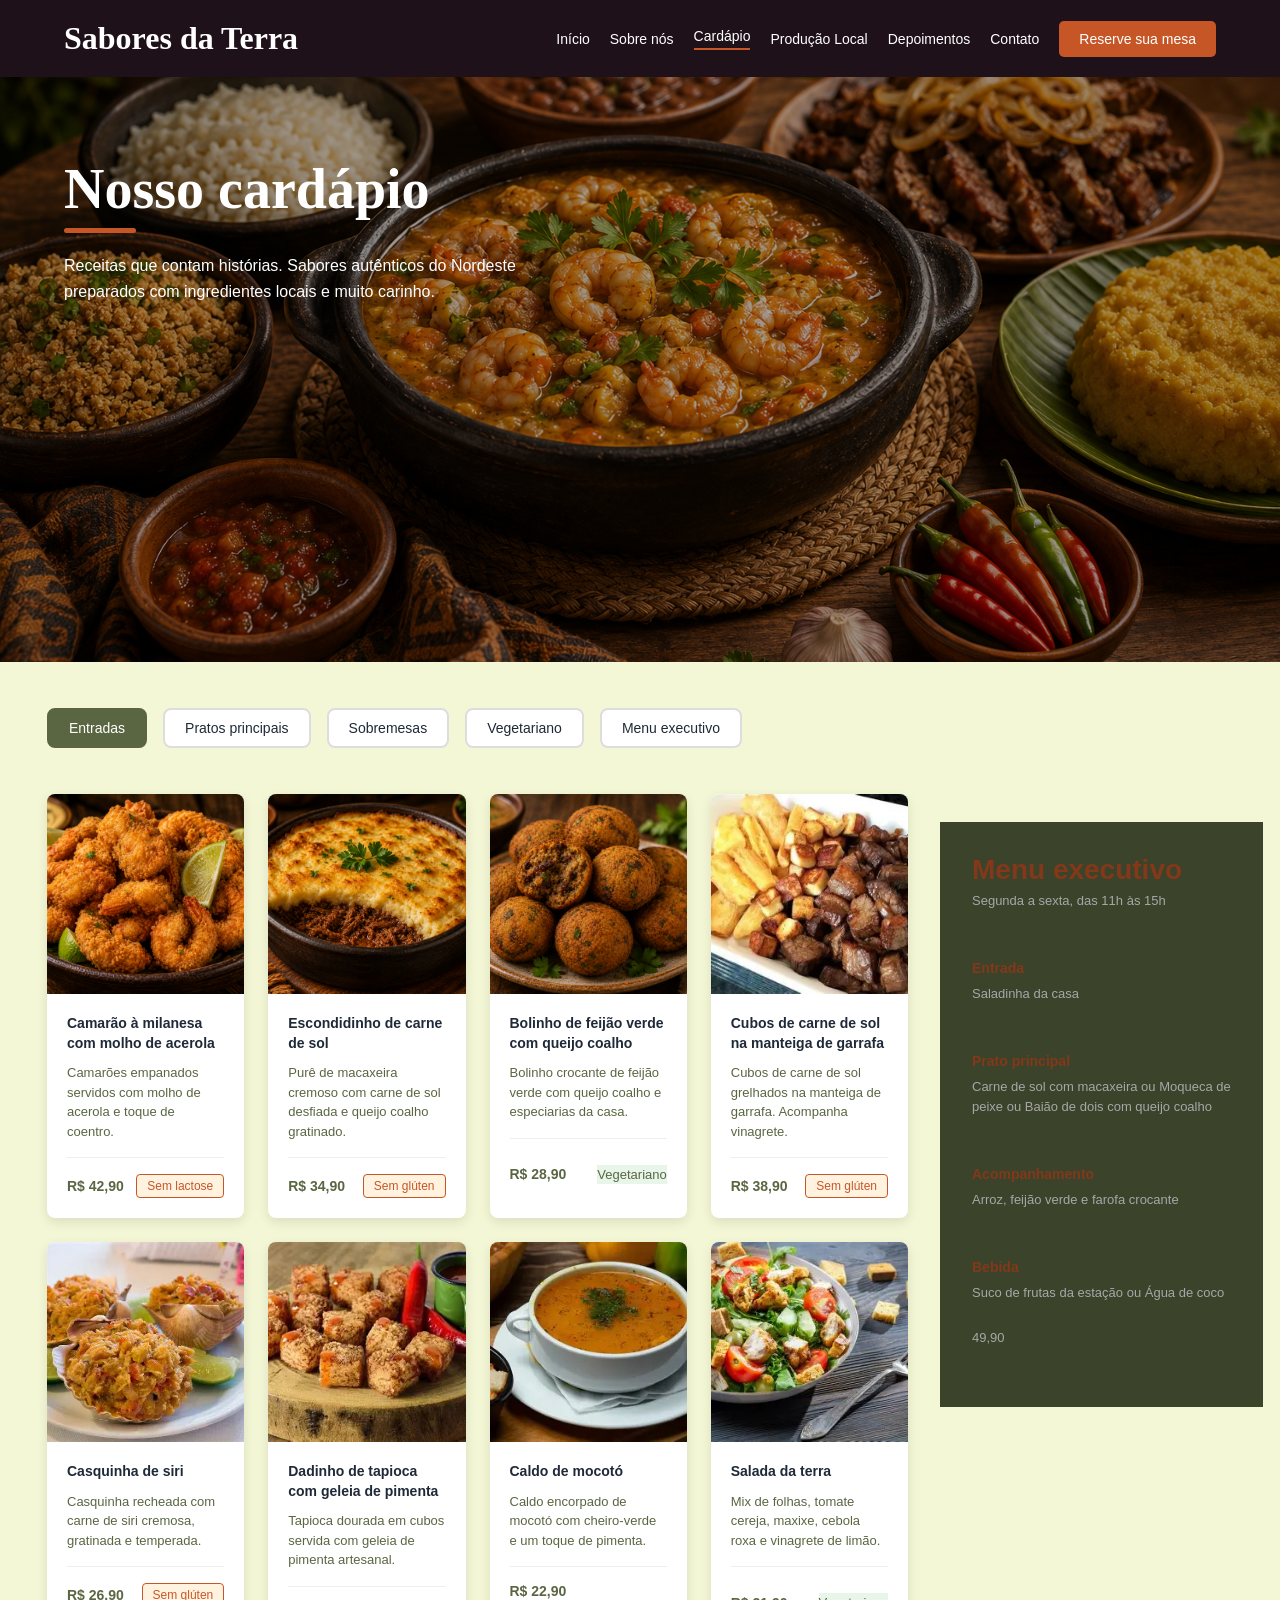
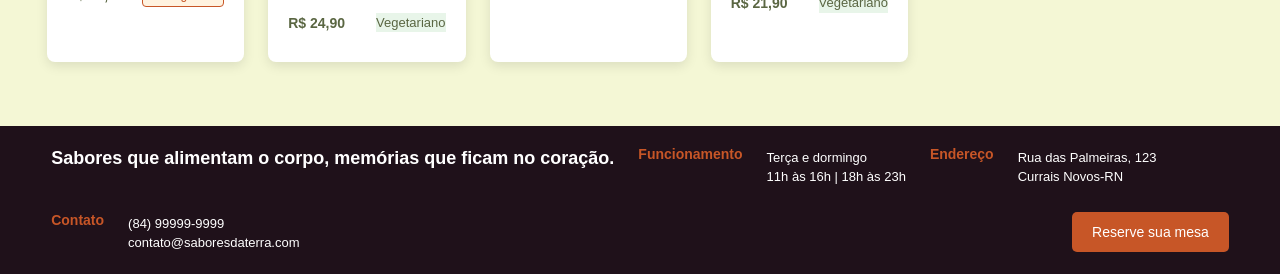
==== cardapio.html @ 2751c671 "Adição de arquivos para página" ====
<!DOCTYPE html>
<html lang='pt-br'>

<head>
    <meta charset='utf-8'>
    <meta name='viewport' content='width=device-width, initial-scale=1'>
    <title>Sabores da Terra</title>
    <link rel="stylesheet" href="main.css">
</head>

<body>
    <header class="fontebranca" id="inicio">
        <h3> Sabores da Terra </h3>
        <nav>
            <a href="index.html"> Início </a>
            <a href="index.html#sobre">Sobre nós</a>
            <a href="#cardapio"> Cardápio </a>
            <a href="index.html#producaol"> Produção Local</a>
            <a href="index.html#depoimentos"> Depoimentos </a>
            <a href="#contato"> Contato </a>
            <a class="botoes botao1" href="reserva.html"> Reserve sua mesa </a>
        </nav>
    </header>
    <section class="fontebranca" id="banner" style="background-image: url('cardapio.png');">
        <div class="banner-texto">
            <h1> Nosso cardápio </h1>
            <p>Receitas que contam histórias. Sabores autênticos do Nordeste preparados com ingredientes locais e muito
                carinho.</p>
        </div>
    </section>
    
<section id="cardapio">
    <div class="cardapio-principal">
        <div class="categorias-container">
            <p class="categoria-item ativo">Entradas</p>
            <p class="categoria-item">Pratos principais</p>
            <p class="categoria-item">Sobremesas</p>
            <p class="categoria-item">Vegetariano</p>
            <p class="categoria-item">Menu executivo</p>
     </div>

    <div class="grid-cardapio">
        <div class="card-prato">
            <img class="imagem-placeholder" src="Camarão.png" alt="Camarão à milanesa com molho de acerola">
            <div class="card-prato-conteudo">
                <h3>Camarão à milanesa com molho de acerola</h3>
                <p class="texto-destaque-verde">Camarões empanados servidos com molho de acerola e toque de coentro.</p>
                <div class="card-prato-rodape">
                    <span class="texto-destaque-verdeescuro">R$ 42,90</span>
                    <span class="botoesC blaranja">Sem lactose</span>
                </div>
            </div>
        </div>

        <div class="card-prato">
            <img class="imagem-placeholder" src="escondidinho.png" alt="Escondidinho de carne de sol">
            <div class="card-prato-conteudo">
                <h3>Escondidinho de carne de sol</h3>
                <p class="texto-destaque-verde">Purê de macaxeira cremoso com carne de sol desfiada e queijo coalho gratinado.</p>
                <div class="card-prato-rodape">
                    <span class="texto-destaque-verdeescuro">R$ 34,90</span>
                    <span class="botoesC blaranja">Sem glúten</span>
                </div>
            </div>
        </div>

        <div class="card-prato">
            <img class="imagem-placeholder" src="bolinho de feijão.png" alt="Bolinho de feijão verde com queijo coalho">
            <div class="card-prato-conteudo">
                <h3>Bolinho de feijão verde com queijo coalho</h3>
                <p class="texto-destaque-verde">Bolinho crocante de feijão verde com queijo coalho e especiarias da casa.</p>
                <div class="card-prato-rodape">
                    <span class="texto-destaque-verdeescuro">R$ 28,90</span>
                    <span class="texto-destaque-verde botoesV">Vegetariano</span>
                </div>
            </div>
        </div>

        <div class="card-prato">
            <img class="imagem-placeholder" src="cubos de carne.webp" alt="Cubos de carne de sol na manteiga de garrafa">
            <div class="card-prato-conteudo">
                <h3>Cubos de carne de sol na manteiga de garrafa</h3>
                <p class="texto-destaque-verde">Cubos de carne de sol grelhados na manteiga de garrafa. Acompanha vinagrete.</p>
                <div class="card-prato-rodape">
                    <span class="texto-destaque-verdeescuro">R$ 38,90</span>
                    <span class="botoesC blaranja">Sem glúten</span>
                </div>
            </div>
        </div>

        <div class="card-prato">
            <img class="imagem-placeholder" src="casquinha de siri.webp" alt="Casquinha de siri">
            <div class="card-prato-conteudo">
                <h3>Casquinha de siri</h3>
                <p class="texto-destaque-verde">Casquinha recheada com carne de siri cremosa, gratinada e temperada.</p>
                <div class="card-prato-rodape">
                    <span class="texto-destaque-verdeescuro">R$ 26,90</span>
                    <span class="botoesC blaranja">Sem glúten</span>
                </div>
            </div>
        </div>

        <div class="card-prato">
            <img class="imagem-placeholder" src="dadinho de tapioca.webp" alt="Dadinho de tapioca com geleia de pimenta">
            <div class="card-prato-conteudo">
                <h3>Dadinho de tapioca com geleia de pimenta</h3>
                <p class="texto-destaque-verde">Tapioca dourada em cubos servida com geleia de pimenta artesanal.</p>
                <div class="card-prato-rodape">
                    <span class="texto-destaque-verdeescuro">R$ 24,90</span>
                    <span class="texto-destaque-verde botoesV">Vegetariano</span>
                </div>
            </div>
        </div>

        <div class="card-prato">
            <img class="imagem-placeholder" src="caldo de mocotó.webp" alt="Caldo de mocotó">
            <div class="card-prato-conteudo">
                <h3>Caldo de mocotó</h3>
                <p class="texto-destaque-verde">Caldo encorpado de mocotó com cheiro-verde e um toque de pimenta.</p>
                <div class="card-prato-rodape">
                    <span class="texto-destaque-verdeescuro">R$ 22,90</span>
                </div>
            </div>
        </div>

        <div class="card-prato">
            <img class="imagem-placeholder" src="salada da terra.webp" alt="Salada da terra">
            <div class="card-prato-conteudo">
                <h3>Salada da terra</h3>
                <p class="texto-destaque-verde">Mix de folhas, tomate cereja, maxixe, cebola roxa e vinagrete de limão.</p>
                <div class="card-prato-rodape">
                    <span class="texto-destaque-verdeescuro">R$ 21,90</span>
                    <span class="texto-destaque-verde botoesV">Vegetariano</span>
                </div>
            </div>
        </div>

    </div>
</section>

    <section class="fontebranca" id="menu-ex">
        <h2 class="fontelaranja">Menu executivo</h2>
        <p> Segunda a sexta, das 11h às 15h </p>
        <h3 class="fontelaranja">Entrada</h3>
        <p>Saladinha da casa</p>
        <h3 class="fontelaranja">Prato principal</h3>
        <p>Carne de sol com macaxeira

            ou

            Moqueca de peixe

            ou

            Baião de dois com queijo coalho</p>
        <h3 class="fontelaranja">Acompanhamento</h3>
        <p>Arroz, feijão verde e farofa crocante</p>
        <h3 class="fontelaranja">Bebida</h3>
        <p>Suco de frutas da estação

            ou

            Água de coco</p>
        <p class="fontelaranja" class="valor-menu"> 49,90</p>

    </section>
    <footer class="fontebranca" id="contato">
        <h2>Sabores que alimentam o corpo, memórias que ficam no coração. </h2>
        <h3>Funcionamento</h3>
        <ul>
            <li>Terça e dormingo </li>
            <li>11h às 16h | 18h às 23h</li>
        </ul>
        <h3>Endereço</h3>
        <ul>
            <li>Rua das Palmeiras, 123</li>
            <li>Currais Novos-RN </li>
        </ul>
        <h3>Contato</h3>
        <ul>
            <li>(84) 99999-9999 </li>
            <li>contato@saboresdaterra.com</li>
        </ul>
        <div>
            <a id="reserva" class="botoes botao3" href="reserva.html"> Reserve sua mesa</a>
        </div>
    </footer>
</body>

</html>
---- main.css ----
/* define como tamanho de elementos é calculado em toda a página */
* {
  box-sizing: border-box;
}

/* layout principal da página e grid de áreas */
body {
  margin: 0;
  background-color: #f4f7d5;
  color: #1f2937;
  font-family: Arial, Helvetica, sans-serif;
  display: grid;
  grid-template-columns: 1fr 340px;
  grid-template-areas:
    "header header"
    "banner banner"
    "cardapio menu"
    "footer footer";
}
/* variáveis de cor usadas ao longo do site */
:root {
  --cor-fundo-escuro: #1f111a;  
  --cor-fundo-claro: #f5ebe1;
  --cor-verde-oliva: #5a6642;   
  --cor-laranja-terra: #c75627;  
  --cor-texto-claro: #ffffff;   
}

/* estilo do cabeçalho e navegação principal */
header#inicio {
    background-color: var(--cor-fundo-escuro);
    padding: 20px 5%;
    display: flex;
    align-items: center; 
    justify-content: space-between; 
    width: 100%; 
    position: relative;
    grid-area: header;
}

header#inicio h3 {
    color: var(--cor-texto-claro);
    font-family: 'Playfair Display', serif; 
    margin: 0;
    font-size: 32px;
    
}


header#inicio nav {
    display: flex;
    gap: 20px; 
    align-items: center;
    flex-wrap: nowrap;
}

header#inicio nav a {
    color: var(--cor-texto-claro);
    text-decoration: none; 
    font-family: sans-serif;
    font-size: 14px;
    transition: color 0.3s;
    white-space: nowrap;
}

header#inicio nav a[href="#cardapio"] {
    border-bottom: 2px solid var(--cor-laranja-terra);
    padding-bottom: 4px;
}

/* banner principal da página, com imagem de fundo e texto em destaque */
section.fontebranca{
    background-size: cover;
    background-position: center;
    background-repeat: no-repeat;
    min-height: 65vh;
    display: flex;
    align-items: flex-start;
    padding: 3rem 5%;
    padding-top: 5rem;
    grid-area: banner;
    position: relative;
}

section.fontebranca::before {
    content: "";
    position: absolute;
    inset: 0;
    background: rgba(0, 0, 0, 0.35);
}

.banner-texto {
    position: relative;
    z-index: 1;
    max-width: 600px;
    margin-top: 0;
}

section.fontebranca h1 {
    color: var(--cor-texto-claro);
    font-family: 'Playfair Display', serif;
    font-size: 3.5rem;
    margin: 0 0 20px 0;
    font-weight: 700;
    position: relative;
    display: inline-block;
    padding-bottom: 0.75rem;
}

section.fontebranca h1::after {
    content: "";
    position: absolute;
    left: 0;
    bottom: 0;
    width: 72px;
    height: 5px;
    background-color: var(--cor-laranja-terra);
    border-radius: 4px;
}

section.fontebranca p {
    color: var(--cor-texto-claro);
    font-size: 16px;
    line-height: 1.6;
    max-width: 500px;
    margin: 0;
}

/* área do cardápio com lista de pratos e cards em grade */
section#cardapio {
    display: grid;
    grid-template-columns: 1fr;
    gap: 2rem;
    background-color: #f4f7d5;
    padding: 2rem 2rem 2rem 5%;
    grid-area: cardapio;
}

.cardapio-principal {
    grid-column: 1;
}

section#menu-ex {
    background-color: var(--cor-verde-oliva);
    padding: 2rem;
    margin: 10rem 5% 0 0;
    grid-area: menu;
    height: fit-content;
    display: flex;
    flex-direction: column;
}

/* painel lateral de menu executivo e filtros do cardápio */
.categorias-container {
    display: flex;
    gap: 1rem;
    margin-bottom: 2rem;
    flex-wrap: wrap;
}

.categoria-item {
    padding: 10px 20px;
    border: 2px solid #ddd;
    border-radius: 8px;
    background-color: #fff;
    cursor: pointer;
    font-size: 14px;
    transition: all 0.3s ease;
}

.categoria-item.ativo {
    background-color: var(--cor-verde-oliva);
    color: var(--cor-texto-claro);
    border-color: var(--cor-verde-oliva);
}

/* grade de cards para exibir os pratos do cardápio */
.grid-cardapio {
    display: grid;
    grid-template-columns: repeat(4, 1fr);
    gap: 1.5rem;
    margin-bottom: 2rem;
}

/* estilo dos cards individuais de prato */
.card-prato {
    background-color: #fff;
    border-radius: 8px;
    overflow: hidden;
    box-shadow: 0 4px 12px rgba(0, 0, 0, 0.1);
    transition: transform 0.3s ease;
}

.card-prato:hover {
    transform: translateY(-5px);
}

.imagem-placeholder {
    width: 100%;
    height: 200px;
    object-fit: cover;
    display: block;
}

.card-prato-conteudo {
    padding: 1.25rem;
}

.card-prato-conteudo h3 {
    font-size: 14px;
    font-weight: 600;
    margin: 0 0 10px 0;
    color: #1f2937;
    line-height: 1.4;
}

.texto-destaque-verde {
    color: var(--cor-verde-oliva);
    font-size: 13px;
    line-height: 1.5;
    margin: 10px 0;
}

.card-prato-rodape {
    display: flex;
    justify-content: space-between;
    align-items: center;
    margin-top: 1rem;
    border-top: 1px solid #eee;
    padding-top: 1rem;
}

.texto-destaque-verdeescuro {
    color: var(--cor-verde-oliva);
    font-weight: 700;
    font-size: 14px;
}

.botoesC {
    padding: 4px 10px;
    border-radius: 4px;
    font-size: 12px;
    border: 1px solid;
    text-decoration: none;
    display: inline-block;
}

.blaranja {
    background-color: #fff3e0;
    color: var(--cor-laranja-terra);
    border-color: var(--cor-laranja-terra);
}

.botoesV {
    background-color: #e8f5e9;
    color: var(--cor-verde-oliva);
    border-color: var(--cor-verde-oliva);
}

#menu-ex h2 {
    color: var(--cor-laranja-terra);
    font-size: 28px;
    margin: 0 0 5px 0;
    font-weight: 700;
}

#menu-ex p {
    color: var(--cor-texto-claro);
    font-size: 13px;
    margin: 0 0 1.5rem 0;
}

#menu-ex h3 {
    color: var(--cor-laranja-terra);
    font-size: 14px;
    margin: 1.5rem 0 0.5rem 0;
}

.valor-menu {
    color: var(--cor-laranja-terra);
    font-size: 72px;
    font-weight: 700;
    margin-top: 2rem;
    display: block;
    line-height: 1;
}

/* rodapé do site com informações de contato e horário */
footer.fontebranca {
    background-color: #1f111a;
    display: flex;
    flex-wrap: wrap;
    gap: 1.5rem;
    width: 100%;
    padding: 1.25rem 4%;
    color: var(--cor-texto-claro);
    align-items: flex-start;
    grid-area: footer;
}

footer h2 {
    font-size: 18px;
    font-weight: 700;
    margin: 0;
    line-height: 1.4;
}

footer h3 {
    font-size: 14px;
    font-weight: 700;
    color: var(--cor-laranja-terra);
    margin: 0 0 0.5rem 0;
}

footer ul {
    list-style: none;
    padding: 0;
    margin: 0;
}

footer li {
    font-size: 13px;
    margin: 0.25rem 0;
}

footer div:last-child {
    margin-left: auto;
}

/* botões principais usados na página e no banner */
.botoes.botao1,
.botao3 {
    background-color: var(--cor-laranja-terra);
    color: var(--cor-texto-claro);
    border: none;
    border-radius: 5px;
    cursor: pointer;
    font-family: sans-serif;
    font-size: 14px;
    text-decoration: none;
    display: inline-block;
    transition: all 0.3s ease;
}

.botoes.botao1 {
    padding: 10px 20px;
}

.botao3 {
    padding: 12px 20px;
}

.botao3:hover {
    background-color: #a63e1c;
    transform: translateY(2px);
}

.fontelaranja {
    color: var(--cor-laranja-terra);
}

/* ajustes responsivos para telas médias e menores */
@media (max-width: 1200px) {
    .grid-cardapio {
        grid-template-columns: repeat(3, 1fr);
    }

    body {
        grid-template-columns: 1fr;
        grid-template-areas:
            "header"
            "banner"
            "cardapio"
            "menu"
            "footer";
    }

    section#menu-ex {
        margin: 0;
        padding: 2rem 5%;
    }

    header#inicio nav {
        flex-wrap: wrap;
        justify-content: center;
        gap: 14px;
    }

    section.fontebranca {
        padding: 3rem 4%;
    }
}

@media (max-width: 992px) {
    .grid-cardapio {
        grid-template-columns: repeat(2, 1fr);
    }

    section#cardapio {
        padding: 1.5rem 3rem 2rem 3rem;
    }

    section#menu-ex {
        margin-top: 3rem;
        padding: 1.75rem 3rem;
    }

    .categorias-container {
        gap: 0.75rem;
    }
}

/* CSS para celular */
@media (max-width: 768px) {
    .grid-cardapio {
        grid-template-columns: 1fr;
    }

    header#inicio nav {
        flex-wrap: wrap;
        justify-content: center;
        gap: 10px;
    }

    section.fontebranca {
        padding: 2.5rem 2rem;
        min-height: 55vh;
        align-items: flex-start;
    }

    section.fontebranca h1 {
        font-size: 2.8rem;
        margin-bottom: 1rem;
    }

    section.fontebranca p {
        font-size: 15px;
        max-width: 100%;
    }

    .grid-cardapio {
        gap: 1rem;
    }

    section#menu-ex {
        width: auto;
        margin: 2rem 2rem 0;
        padding: 1.5rem 1.5rem;
    }

    .categorias-container {
        gap: 0.6rem;
    }

    .categoria-item {
        padding: 8px 14px;
        font-size: 13px;
    }

    footer.fontebranca {
        grid-template-columns: 1fr;
        padding: 2rem 1.5rem;
    }

    footer div:last-child {
        grid-column: 1;
    }
}

@media (max-width: 480px) {
    header#inicio {
        padding: 1rem 1.5rem;
    }

    header#inicio h3 {
        font-size: 24px;
    }

    header#inicio nav a,
    .categoria-item,
    .botoes.botao1,
    .botao3 {
        font-size: 13px;
    }

    section.fontebranca {
        padding: 2rem 1.25rem;
        min-height: 50vh;
    }

    section.fontebranca h1 {
        font-size: 2.3rem;
    }

    section#cardapio {
        padding: 1.5rem 1.5rem 2rem 1.5rem;
    }

    .card-prato {
        box-shadow: none;
    }

    .card-prato-conteudo {
        padding: 1rem;
    }

    section#menu-ex {
        margin: 1.5rem 1.5rem 0;
        padding: 1.5rem 1rem;
    }

    .footer-col,
    .footer-cta {
        min-width: auto;
    }
}
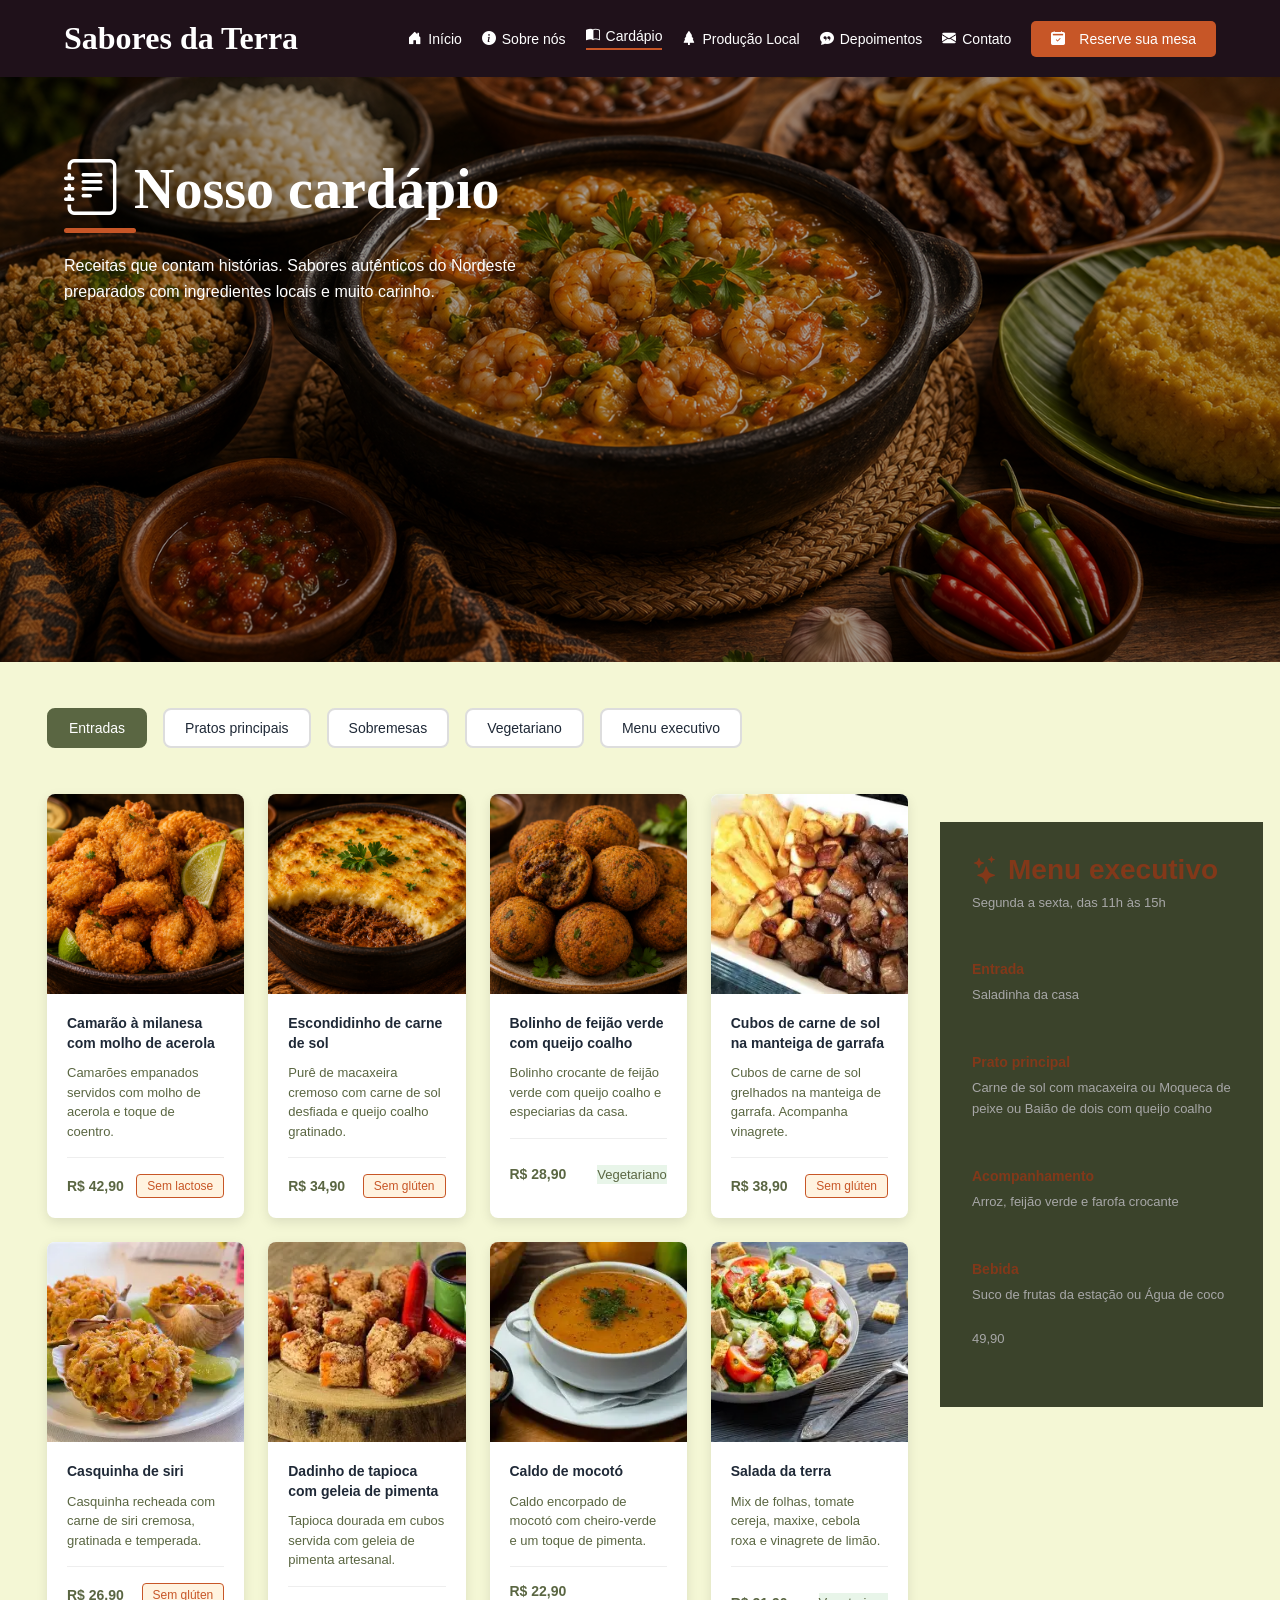
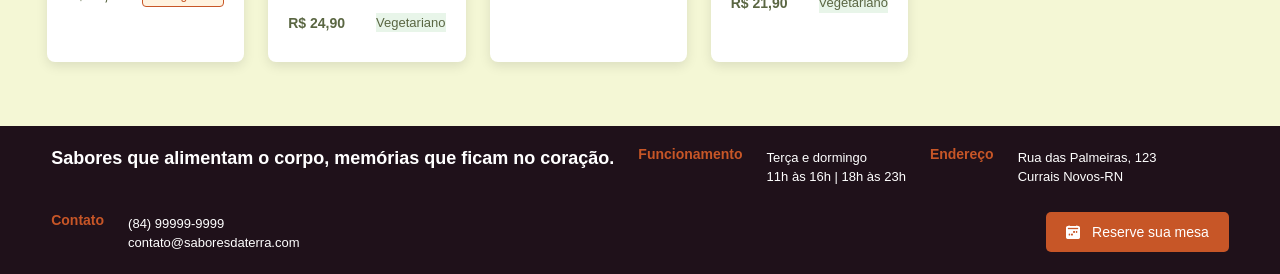
==== commit 53b692ab: "update" ====
--- a/cardapio.html
+++ b/cardapio.html
@@ -5,6 +5,7 @@
     <meta charset='utf-8'>
     <meta name='viewport' content='width=device-width, initial-scale=1'>
     <title>Sabores da Terra</title>
+    <link rel="stylesheet" href="https://cdn.jsdelivr.net/npm/bootstrap-icons@1.13.1/font/bootstrap-icons.min.css">
     <link rel="stylesheet" href="main.css">
 </head>
 
@@ -12,18 +13,18 @@
     <header class="fontebranca" id="inicio">
         <h3> Sabores da Terra </h3>
         <nav>
-            <a href="index.html"> Início </a>
-            <a href="index.html#sobre">Sobre nós</a>
-            <a href="#cardapio"> Cardápio </a>
-            <a href="index.html#producaol"> Produção Local</a>
-            <a href="index.html#depoimentos"> Depoimentos </a>
-            <a href="#contato"> Contato </a>
-            <a class="botoes botao1" href="reserva.html"> Reserve sua mesa </a>
+            <a href="index.html"><i class="bi bi-house-door-fill"></i> Início</a>
+            <a href="#sobre"><i class="bi bi-info-circle-fill"></i> Sobre nós</a>
+            <a href="#cardapio"><i class="bi bi-book-half"></i> Cardápio</a>
+            <a href="#producaol"><i class="bi bi-tree-fill"></i> Produção Local</a>
+            <a href="#depoimentos"><i class="bi bi-chat-quote-fill"></i> Depoimentos</a>
+            <a href="#contato"><i class="bi bi-envelope-fill"></i> Contato</a>
+            <a class="botoes botao1" href="reserva.html"><i class="bi bi-calendar2-check-fill"></i> Reserve sua mesa</a>
         </nav>
     </header>
-    <section class="fontebranca" id="banner" style="background-image: url('cardapio.png');">
+    <section class="fontebranca" id="banner" style="background-image: url('imagens/cardapio.png');">
         <div class="banner-texto">
-            <h1> Nosso cardápio </h1>
+            <h1><i class="bi bi-journal-text"></i> Nosso cardápio</h1>
             <p>Receitas que contam histórias. Sabores autênticos do Nordeste preparados com ingredientes locais e muito
                 carinho.</p>
         </div>
@@ -41,7 +42,7 @@
 
     <div class="grid-cardapio">
         <div class="card-prato">
-            <img class="imagem-placeholder" src="Camarão.png" alt="Camarão à milanesa com molho de acerola">
+            <img class="imagem-placeholder" src="imagens/Camarão.png" alt="Camarão à milanesa com molho de acerola">
             <div class="card-prato-conteudo">
                 <h3>Camarão à milanesa com molho de acerola</h3>
                 <p class="texto-destaque-verde">Camarões empanados servidos com molho de acerola e toque de coentro.</p>
@@ -53,7 +54,7 @@
         </div>
 
         <div class="card-prato">
-            <img class="imagem-placeholder" src="escondidinho.png" alt="Escondidinho de carne de sol">
+            <img class="imagem-placeholder" src="imagens/escondidinho.png" alt="Escondidinho de carne de sol">
             <div class="card-prato-conteudo">
                 <h3>Escondidinho de carne de sol</h3>
                 <p class="texto-destaque-verde">Purê de macaxeira cremoso com carne de sol desfiada e queijo coalho gratinado.</p>
@@ -65,7 +66,7 @@
         </div>
 
         <div class="card-prato">
-            <img class="imagem-placeholder" src="bolinho de feijão.png" alt="Bolinho de feijão verde com queijo coalho">
+            <img class="imagem-placeholder" src="imagens/bolinho de feijão.png" alt="Bolinho de feijão verde com queijo coalho">
             <div class="card-prato-conteudo">
                 <h3>Bolinho de feijão verde com queijo coalho</h3>
                 <p class="texto-destaque-verde">Bolinho crocante de feijão verde com queijo coalho e especiarias da casa.</p>
@@ -77,7 +78,7 @@
         </div>
 
         <div class="card-prato">
-            <img class="imagem-placeholder" src="cubos de carne.webp" alt="Cubos de carne de sol na manteiga de garrafa">
+            <img class="imagem-placeholder" src="imagens/cubos de carne.webp" alt="Cubos de carne de sol na manteiga de garrafa">
             <div class="card-prato-conteudo">
                 <h3>Cubos de carne de sol na manteiga de garrafa</h3>
                 <p class="texto-destaque-verde">Cubos de carne de sol grelhados na manteiga de garrafa. Acompanha vinagrete.</p>
@@ -89,7 +90,7 @@
         </div>
 
         <div class="card-prato">
-            <img class="imagem-placeholder" src="casquinha de siri.webp" alt="Casquinha de siri">
+            <img class="imagem-placeholder" src="imagens/casquinha de siri.webp" alt="Casquinha de siri">
             <div class="card-prato-conteudo">
                 <h3>Casquinha de siri</h3>
                 <p class="texto-destaque-verde">Casquinha recheada com carne de siri cremosa, gratinada e temperada.</p>
@@ -101,7 +102,7 @@
         </div>
 
         <div class="card-prato">
-            <img class="imagem-placeholder" src="dadinho de tapioca.webp" alt="Dadinho de tapioca com geleia de pimenta">
+            <img class="imagem-placeholder" src="imagens/dadinho de tapioca.webp" alt="Dadinho de tapioca com geleia de pimenta">
             <div class="card-prato-conteudo">
                 <h3>Dadinho de tapioca com geleia de pimenta</h3>
                 <p class="texto-destaque-verde">Tapioca dourada em cubos servida com geleia de pimenta artesanal.</p>
@@ -113,7 +114,7 @@
         </div>
 
         <div class="card-prato">
-            <img class="imagem-placeholder" src="caldo de mocotó.webp" alt="Caldo de mocotó">
+            <img class="imagem-placeholder" src="imagens/caldo de mocotó.webp" alt="Caldo de mocotó">
             <div class="card-prato-conteudo">
                 <h3>Caldo de mocotó</h3>
                 <p class="texto-destaque-verde">Caldo encorpado de mocotó com cheiro-verde e um toque de pimenta.</p>
@@ -124,7 +125,7 @@
         </div>
 
         <div class="card-prato">
-            <img class="imagem-placeholder" src="salada da terra.webp" alt="Salada da terra">
+            <img class="imagem-placeholder" src="imagens/salada da terra.webp" alt="Salada da terra">
             <div class="card-prato-conteudo">
                 <h3>Salada da terra</h3>
                 <p class="texto-destaque-verde">Mix de folhas, tomate cereja, maxixe, cebola roxa e vinagrete de limão.</p>
@@ -139,7 +140,7 @@
 </section>
 
     <section class="fontebranca" id="menu-ex">
-        <h2 class="fontelaranja">Menu executivo</h2>
+        <h2 class="fontelaranja"><i class="bi bi-stars section-title-icon"></i>Menu executivo</h2>
         <p> Segunda a sexta, das 11h às 15h </p>
         <h3 class="fontelaranja">Entrada</h3>
         <p>Saladinha da casa</p>
@@ -182,7 +183,7 @@
             <li>contato@saboresdaterra.com</li>
         </ul>
         <div>
-            <a id="reserva" class="botoes botao3" href="reserva.html"> Reserve sua mesa</a>
+            <a id="reserva" class="botoes botao3" href="reserva.html"><i class="bi bi-calendar2-week-fill"></i> Reserve sua mesa</a>
         </div>
     </footer>
 </body>
--- a/main.css
+++ b/main.css
@@ -33,9 +33,11 @@
     display: flex;
     align-items: center; 
     justify-content: space-between; 
+    gap: 16px;
     width: 100%; 
     position: relative;
     grid-area: header;
+    flex-wrap: wrap;
 }
 
 header#inicio h3 {
@@ -51,7 +53,8 @@
     display: flex;
     gap: 20px; 
     align-items: center;
-    flex-wrap: nowrap;
+    flex-wrap: wrap;
+    justify-content: flex-end;
 }
 
 header#inicio nav a {
@@ -61,11 +64,25 @@
     font-size: 14px;
     transition: color 0.3s;
     white-space: nowrap;
+    display: inline-flex;
+    align-items: center;
+    gap: 6px;
 }
 
 header#inicio nav a[href="#cardapio"] {
     border-bottom: 2px solid var(--cor-laranja-terra);
     padding-bottom: 4px;
+}
+
+.botoes.botao1 i,
+.botoes.botao3 i {
+    margin-right: 8px;
+}
+
+.section-title-icon {
+    color: var(--cor-laranja-terra);
+    margin-right: 8px;
+    vertical-align: middle;
 }
 
 /* banner principal da página, com imagem de fundo e texto em destaque */
